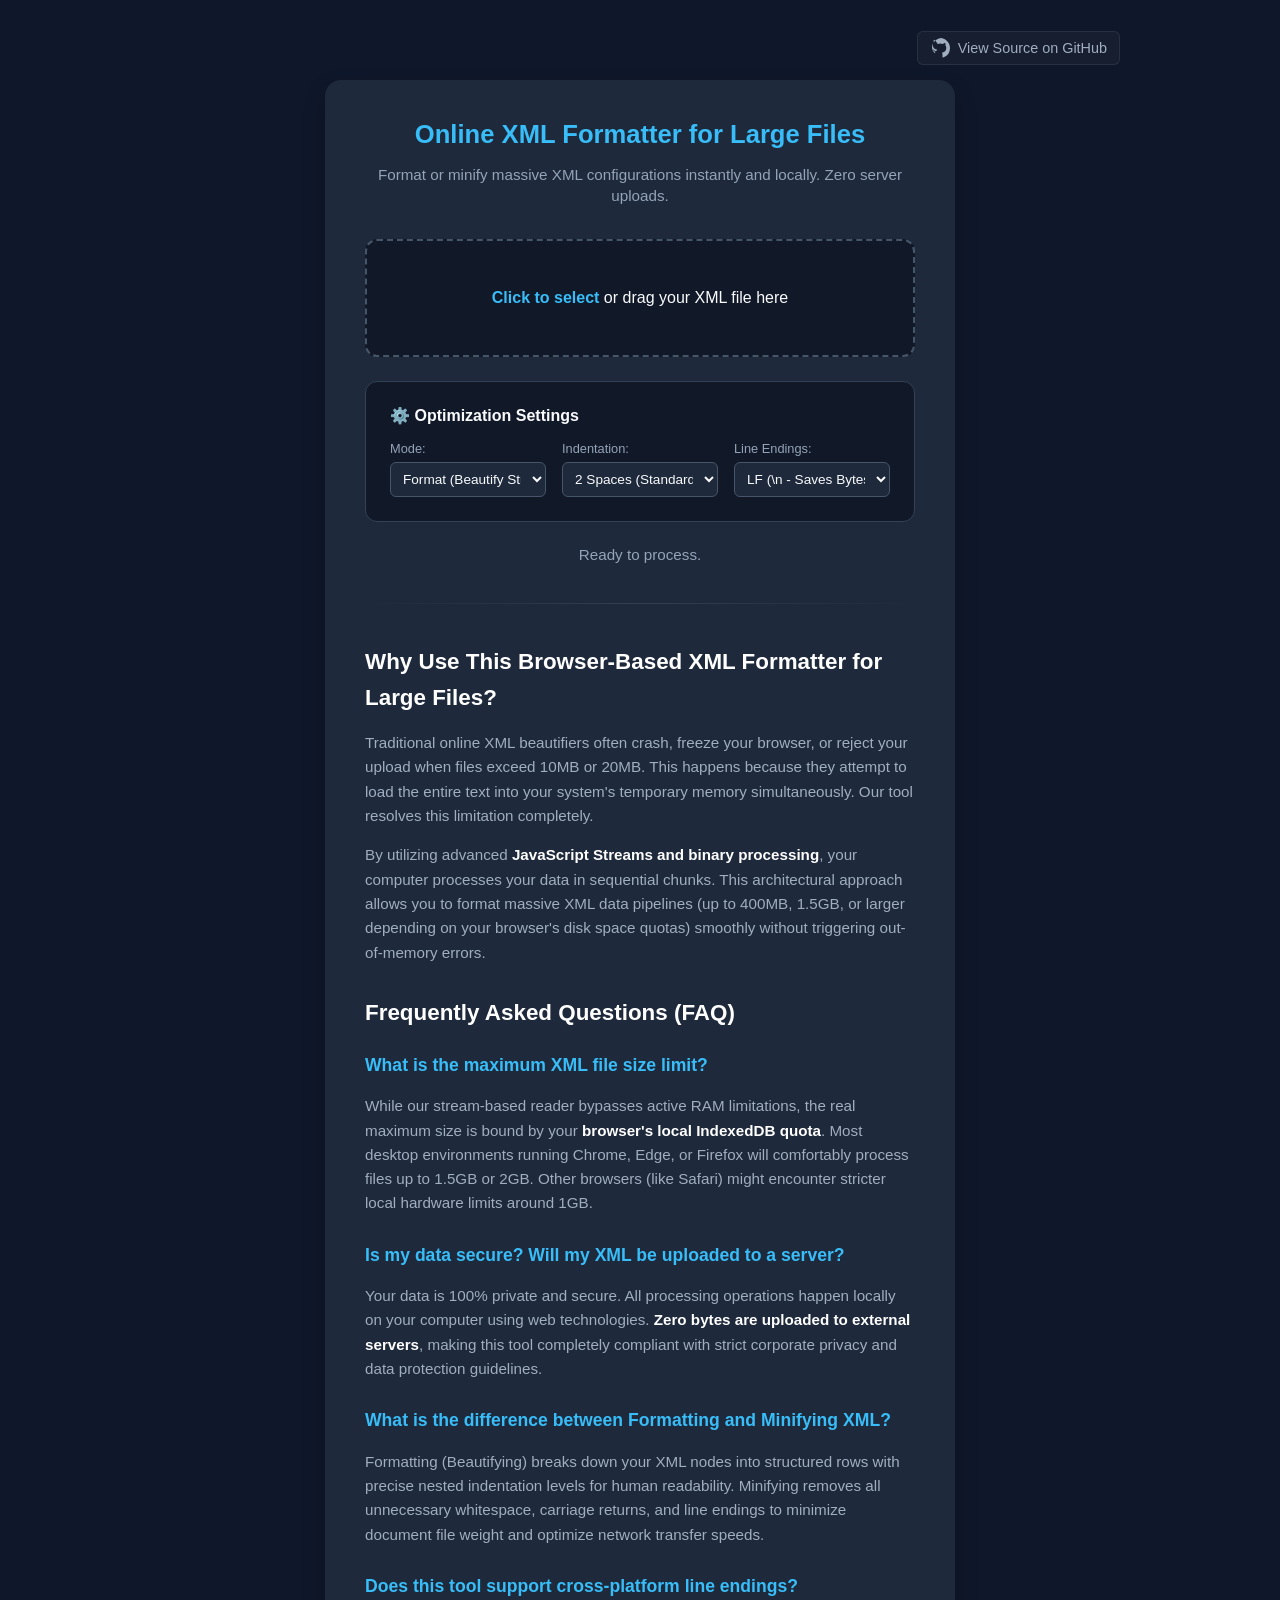
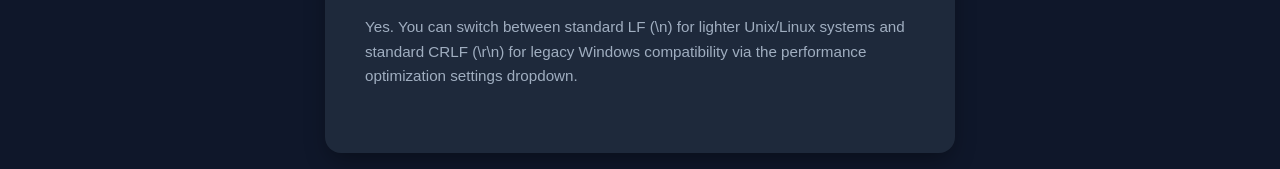
==== index.html @ bad1e9e7 "docs: add support section and ko-fi badges to README" ====
<!DOCTYPE html>
<html lang="en">
<head>
    <meta charset="UTF-8">
    <meta name="viewport" content="width=device-width, initial-scale=1.0">
    <title>Online XML Formatter for Large Files | Up to 1.5GB+ Private & Fast</title>
    <meta name="description" content="Format large XML files quickly and locally in your browser. Handles files over 1.5GB seamlessly. 100% private, zero server uploads.">
    <meta name="google-site-verification" content="Ns51gj2QD4hAm6zH8gsmNYFLC11-t841ASbPYl4Wa-Y" />
    <link rel="stylesheet" href="src/css/styles.css">
    <link rel="icon" type="image/png" href="public/favicon.ico?v=2">
</head>
<body>
    
    <!-- Minimalist Navigation Header -->
    <header class="main-header">
        <div class="header-container">
            <a href="https://github.com/Valen-Leyes/online-xml-formatter-large-files" target="_blank" rel="noopener noreferrer" class="github-link">
                <!-- Official GitHub SVG Icon -->
                <svg height="20" viewBox="0 0 16 16" width="20" fill="currentColor">
                    <path d="M8 0c4.42 0 8 3.58 8 8a8.013 8.013 0 0 1-5.45 7.59c-.4.08-.55-.17-.55-.38 0-.27.01-1.13.01-2.11 0-.68-.23-1.14-.51-1.39 1.71-.2 3.5-1.04 3.5-3.86 0-.8-.28-1.45-.75-1.97.08-.19.33-.94-.07-1.94 0 0-.62-.2-2.03.76a7.11 7.11 0 0 0-4 0C3.73 1.24 3.11 1.44 3.11 1.44c-.4 1-.15 1.75-.07 1.94-.47.52-.75 1.17-.75 1.97 0 2.81 1.78 3.65 3.49 3.85-.21.18-.41.52-.46 1.01-.42.2-1.49.52-2.14-.61-.13-.23-.37-.36-.6-.37-.24-.01-.31.02-.19.12.18.08.38.39.43.56.15.52.57.85 1.34.82.02.43.02.84.02.95 0 .21-.16.46-.55.38A8.013 8.013 0 0 1 1.6 8c0-4.42 3.58-8 8-8z"></path>
                </svg>
                <span>View Source on GitHub</span>
            </a>
        </div>
    </header>
    
    <div class="container">
        <h1>Online XML Formatter for Large Files</h1>
        <p class="subtitle">Format or minify massive XML configurations instantly and locally. Zero server uploads.</p>
        
        <!-- File Upload Area -->
        <label class="file-zone" id="dropZone">
            <span style="color: var(--accent); font-weight: bold;">Click to select</span> or drag your XML file here
            <input type="file" id="fileInput" accept=".xml">
        </label>
        
        <!-- Optimization & Performance Settings Panel -->
        <div class="config-panel" id="configPanel">
            <h3>⚙️ Optimization Settings</h3>
            <div class="config-grid">
                <div class="config-group">
                    <label for="formatMode">Mode:</label>
                    <select id="formatMode">
                        <option value="format" selected>Format (Beautify Structure)</option>
                        <option value="minify">Minify (Ultra-Fast / Reduce MBs)</option>
                    </select>
                </div>
                
                <div class="config-group" id="indentGroup">
                    <label for="indentSpaces">Indentation:</label>
                    <select id="indentSpaces">
                        <option value="1">1 Space (Optimized Weight)</option>
                        <option value="2" selected>2 Spaces (Standard)</option>
                        <option value="4">4 Spaces (Classic)</option>
                    </select>
                </div>
                
                <div class="config-group" id="lineGroup">
                    <label for="lineEnding">Line Endings:</label>
                    <select id="lineEnding">
                        <option value="\n" selected>LF (\n - Saves Bytes)</option>
                        <option value="\r\n">CRLF (\r\n - Windows)</option>
                    </select>
                </div>
            </div>
        </div>
        
        <div class="status" id="statusText">Ready to process.</div>
        
        <div class="progress-bar-container" id="progressContainer">
            <div class="progress-bar" id="progressBar"></div>
        </div>
        
        <!-- Monetization & Download Actions -->
        <div class="donation-box" id="donationBox">
            <h3>🚀 File Formatted Successfully!</h3>
            <p>This tool is 100% open-source, private, and runs entirely on your hardware. If it saved your RAM and your time, consider supporting its maintenance!</p>
            
            <div class="flex-actions">
                <button id="kofiBtn" class="btn-kofi">☕ Support on Ko-fi & Download</button>
                <button class="btn" id="downloadBtn">Download Free Anyway</button>
            </div>
            
            <p class="privacy-note">🔒 Privacy Secured: Processing happens 100% on your device. Your data never leaves your computer.</p>
        </div>
        
        <hr class="seo-divider">
        
        <section class="seo-content">
            <h2>Why Use This Browser-Based XML Formatter for Large Files?</h2>
            <p>Traditional online XML beautifiers often crash, freeze your browser, or reject your upload when files exceed 10MB or 20MB. This happens because they attempt to load the entire text into your system's temporary memory simultaneously. Our tool resolves this limitation completely.</p>
            <p>By utilizing advanced <strong>JavaScript Streams and binary processing</strong>, your computer processes your data in sequential chunks. This architectural approach allows you to format massive XML data pipelines (up to 400MB, 1.5GB, or larger depending on your browser's disk space quotas) smoothly without triggering out-of-memory errors.</p>
            
            <h2>Frequently Asked Questions (FAQ)</h2>
            <div class="faq-grid">
                <div class="faq-item">
                    <h3>What is the maximum XML file size limit?</h3>
                    <p>While our stream-based reader bypasses active RAM limitations, the real maximum size is bound by your <strong>browser's local IndexedDB quota</strong>. Most desktop environments running Chrome, Edge, or Firefox will comfortably process files up to 1.5GB or 2GB. Other browsers (like Safari) might encounter stricter local hardware limits around 1GB.</p>
                </div>
                
                <div class="faq-item">
                    <h3>Is my data secure? Will my XML be uploaded to a server?</h3>
                    <p>Your data is 100% private and secure. All processing operations happen locally on your computer using web technologies. <strong>Zero bytes are uploaded to external servers</strong>, making this tool completely compliant with strict corporate privacy and data protection guidelines.</p>
                </div>
                
                <div class="faq-item">
                    <h3>What is the difference between Formatting and Minifying XML?</h3>
                    <p>Formatting (Beautifying) breaks down your XML nodes into structured rows with precise nested indentation levels for human readability. Minifying removes all unnecessary whitespace, carriage returns, and line endings to minimize document file weight and optimize network transfer speeds.</p>
                </div>
                
                <div class="faq-item">
                    <h3>Does this tool support cross-platform line endings?</h3>
                    <p>Yes. You can switch between standard LF (\n) for lighter Unix/Linux systems and standard CRLF (\r\n) for legacy Windows compatibility via the performance optimization settings dropdown.</p>
                </div>
            </div>
        </section>
        
        <script type="module" src="src/js/main.js"></script>
        
</body>
</html>
---- src/css/styles.css ----
:root {
    --bg: #0f172a;
    --card: #1e293b;
    --text: #f8fafc;
    --text-muted: #94a3b8;
    --accent: #38bdf8;
    --accent-hover: #0ea5e9;
    --btn-kofi: #ff5e5b;
    --btn-kofi-hover: #ef4444;
    --success: #10b981;
}

body {
    font-family: -apple-system, BlinkMacSystemFont, "Segoe UI", Roboto, sans-serif;
    background-color: var(--bg);
    color: var(--text);
    margin: 0;
    display: flex;
    flex-direction: column;
    align-items: center;
    justify-content: center;
    min-height: 100vh;
    padding: 1rem;
    box-sizing: border-box;
}

.container {
    background-color: var(--card);
    padding: 2.5rem;
    border-radius: 16px;
    box-shadow: 0 10px 25px -5px rgba(0, 0, 0, 0.4);
    max-width: 550px;
    width: 100%;
    text-align: center;
    transition: all 0.3s ease;
}

h1 { font-size: 1.6rem; color: var(--accent); margin-top: 0; margin-bottom: 0.5rem; }
.subtitle { color: var(--text-muted); font-size: 0.95rem; margin-bottom: 2rem; line-height: 1.4; }

/* File Upload Zone */
.file-zone {
    display: block;
    border: 2px dashed #475569;
    border-radius: 12px;
    padding: 3rem 2rem;
    cursor: pointer;
    background-color: #111827;
    transition: all 0.2s ease;
}

.file-zone.dragover {
    border-color: var(--accent);
    background-color: #1e293b;
    transform: scale(1.02);
}

input[type="file"] { display: none; }

.status { margin-top: 1.5rem; font-size: 0.95rem; color: var(--text-muted); font-weight: 500; }

/* Linear Progress Bar */
.progress-bar-container {
    width: 100%;
    background-color: #111827;
    border-radius: 100px;
    margin-top: 1rem;
    display: none;
    overflow: hidden;
}

.progress-bar {
    height: 6px;
    width: 0%;
    background-color: var(--accent);
    transition: width 0.1s linear;
}

/* Post-Processing Actions Section */
.donation-box {
    display: none;
    background: #111827;
    border: 1px solid #334155;
    padding: 2rem;
    border-radius: 12px;
    margin-top: 1.5rem;
    animation: fadeIn 0.4s ease forwards;
}

@keyframes fadeIn {
    from { opacity: 0; transform: translateY(10px); }
    to { opacity: 1; transform: translateY(0); }
}

.donation-box h3 { margin-top: 0; color: var(--success); font-size: 1.3rem; }
.donation-box p { color: var(--text-muted); font-size: 0.9rem; margin-bottom: 1.5rem; }

.flex-actions {
    display: flex;
    flex-direction: column;
    gap: 0.75rem;
}

.btn {
    background-color: var(--accent);
    color: #0f172a;
    border: none;
    padding: 0.85rem 1.5rem;
    border-radius: 8px;
    font-weight: bold;
    cursor: pointer;
    font-size: 1rem;
    transition: background 0.2s;
    width: 100%;
    box-sizing: border-box;
}

.btn:hover { background-color: var(--accent-hover); }

.btn-kofi {
    display: block;
    padding: 0.85rem 1.5rem;
    background-color: var(--btn-kofi);
    color: white;
    text-decoration: none;
    border-radius: 8px;
    font-weight: bold;
    font-size: 1rem;
    transition: background 0.2s;
    box-sizing: border-box;
}

.btn-kofi:hover { background-color: var(--btn-kofi-hover); }

.btn-secondary {
    background: transparent;
    color: var(--text-muted);
    font-size: 0.85rem;
    text-decoration: underline;
    border: none;
    cursor: pointer;
    margin-top: 0.5rem;
}

.btn-secondary:hover { color: var(--text); }

.privacy-note {
    font-size: 0.8rem;
    color: #64748b;
    margin-top: 2rem;
}

/* Config Controls Component */
.config-panel {
    background-color: #111827;
    border: 1px solid #334155;
    border-radius: 12px;
    padding: 1.5rem;
    margin-top: 1.5rem;
    text-align: left;
}

.config-panel h3 {
    margin-top: 0;
    margin-bottom: 1rem;
    font-size: 1rem;
    color: var(--text);
    font-weight: 600;
}

.config-grid {
    display: grid;
    grid-template-columns: repeat(auto-fit, minmax(130px, 1fr));
    gap: 1rem;
}

.config-group {
    display: flex;
    flex-direction: column;
    gap: 0.4rem;
    transition: opacity 0.2s ease;
}

.config-group label {
    font-size: 0.8rem;
    color: var(--text-muted);
    font-weight: 500;
}

.config-group select {
    background-color: var(--card);
    color: var(--text);
    border: 1px solid #475569;
    border-radius: 6px;
    padding: 0.5rem;
    font-size: 0.85rem;
    font-family: inherit;
    cursor: pointer;
    outline: none;
    transition: border-color 0.2s;
}

.config-group select:focus {
    border-color: var(--accent);
}

.config-group select:disabled {
    cursor: not-allowed;
    background-color: #1e293b;
}

/* SEO Technical Content Layout */
.seo-divider {
    border: 0;
    height: 1px;
    background: linear-gradient(to right, transparent, rgba(255,255,255,0.1), transparent);
    margin: 40px 0;
}

.seo-content {
    text-align: left;
    max-width: 800px;
    margin: 0 auto;
    color: #a0aec0;
    font-size: 0.95rem;
    line-height: 1.6;
}

.seo-content h2 {
    color: #fff;
    font-size: 1.4rem;
    margin-top: 30px;
    margin-bottom: 15px;
}

.faq-grid {
    margin-top: 20px;
}

.faq-item {
    margin-bottom: 25px;
}

.faq-item h3 {
    color: var(--accent, #6366f1);
    font-size: 1.1rem;
    margin-bottom: 8px;
}

.seo-content strong {
    color: #fff;
}

/* Global Navigation Header */
.main-header {
    width: 100%;
    padding: 15px 0;
    display: flex;
    justify-content: center;
    box-sizing: border-box;
}

.header-container {
    width: 100%;
    max-width: 1000px;
    display: flex;
    justify-content: flex-end;
    padding: 0 20px;
    box-sizing: border-box;
}

.github-link {
    display: inline-flex;
    align-items: center;
    gap: 8px;
    color: #a0aec0;
    text-decoration: none;
    font-family: sans-serif;
    font-size: 0.9rem;
    font-weight: 500;
    transition: color 0.2s ease, transform 0.2s ease;
    padding: 6px 12px;
    border-radius: 6px;
    background-color: rgba(255, 255, 255, 0.03);
    border: 1px solid rgba(255, 255, 255, 0.08);
}

.github-link:hover {
    color: #ffffff;
    background-color: rgba(255, 255, 255, 0.08);
    border-color: rgba(255, 255, 255, 0.2);
    transform: translateY(-1px);
}

/* Responsive Navigation Adjustments */
@media (max-width: 600px) {
    .header-container {
        justify-content: center;
    }
}
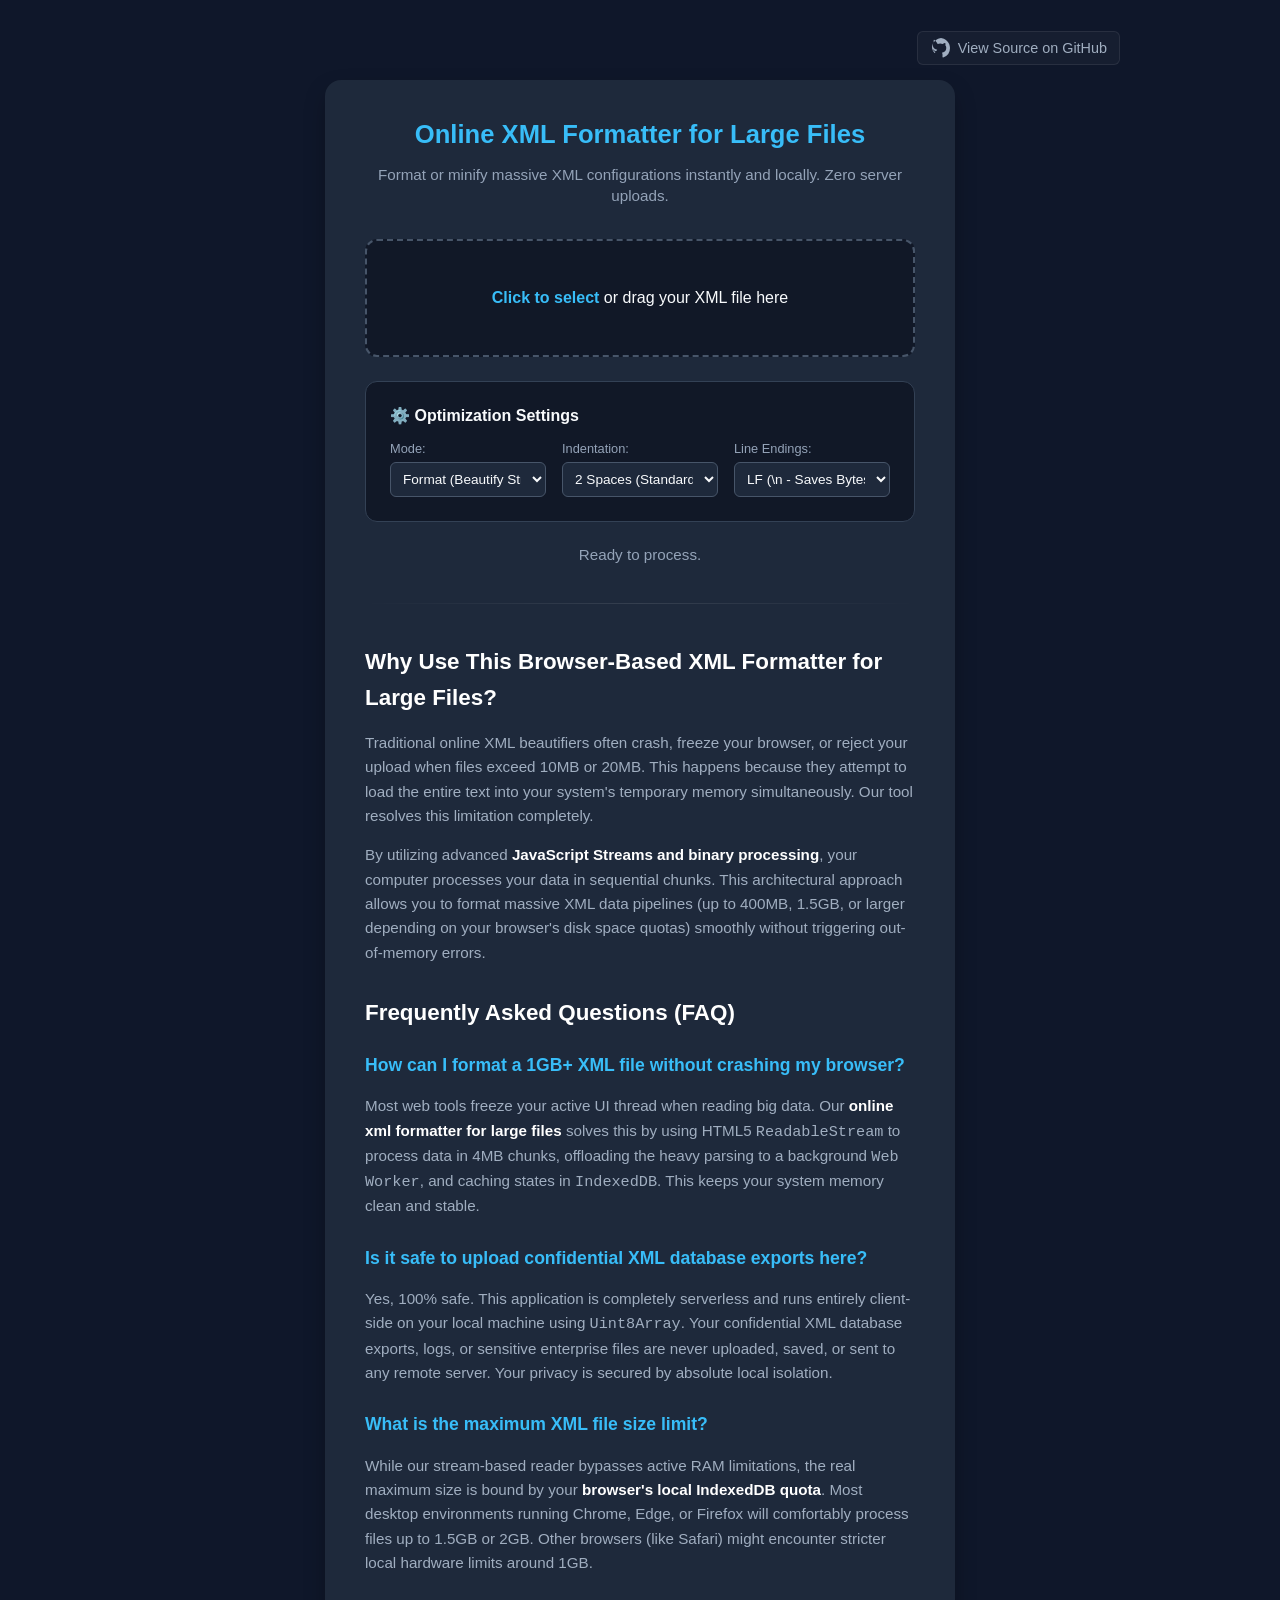
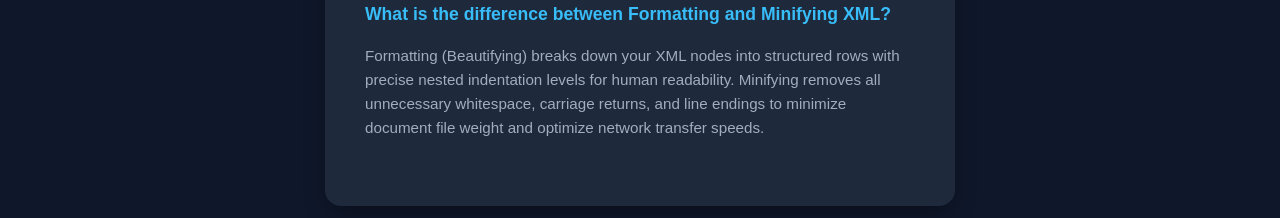
==== commit 67f82aad: "docs: update README and HTML description" ====
--- a/index.html
+++ b/index.html
@@ -94,28 +94,29 @@
             <h2>Frequently Asked Questions (FAQ)</h2>
             <div class="faq-grid">
                 <div class="faq-item">
-                    <h3>What is the maximum XML file size limit?</h3>
-                    <p>While our stream-based reader bypasses active RAM limitations, the real maximum size is bound by your <strong>browser's local IndexedDB quota</strong>. Most desktop environments running Chrome, Edge, or Firefox will comfortably process files up to 1.5GB or 2GB. Other browsers (like Safari) might encounter stricter local hardware limits around 1GB.</p>
+                    <h3>How can I format a 1GB+ XML file without crashing my browser?</h3>
+                    <p>Most web tools freeze your active UI thread when reading big data. Our <strong>online xml formatter for large files</strong> solves this by using HTML5 <code>ReadableStream</code> to process data in 4MB chunks, offloading the heavy parsing to a background <code>Web Worker</code>, and caching states in <code>IndexedDB</code>. This keeps your system memory clean and stable.</p>
                 </div>
                 
                 <div class="faq-item">
-                    <h3>Is my data secure? Will my XML be uploaded to a server?</h3>
-                    <p>Your data is 100% private and secure. All processing operations happen locally on your computer using web technologies. <strong>Zero bytes are uploaded to external servers</strong>, making this tool completely compliant with strict corporate privacy and data protection guidelines.</p>
+                    <h3>Is it safe to upload confidential XML database exports here?</h3>
+                    <p>Yes, 100% safe. This application is completely serverless and runs entirely client-side on your local machine using <code>Uint8Array</code>. Your confidential XML database exports, logs, or sensitive enterprise files are never uploaded, saved, or sent to any remote server. Your privacy is secured by absolute local isolation.</p>
+                </div>
+                
+                <div class="faq-item">
+                    <h3>What is the maximum XML file size limit?</h3>
+                    <p>While our stream-based reader bypasses active RAM limitations, the real maximum size is bound by your <strong>browser's local IndexedDB quota</strong>. Most desktop environments running Chrome, Edge, or Firefox will comfortably process files up to 1.5GB or 2GB. Other browsers (like Safari) might encounter stricter local hardware limits around 1GB.</p>
                 </div>
                 
                 <div class="faq-item">
                     <h3>What is the difference between Formatting and Minifying XML?</h3>
                     <p>Formatting (Beautifying) breaks down your XML nodes into structured rows with precise nested indentation levels for human readability. Minifying removes all unnecessary whitespace, carriage returns, and line endings to minimize document file weight and optimize network transfer speeds.</p>
                 </div>
-                
-                <div class="faq-item">
-                    <h3>Does this tool support cross-platform line endings?</h3>
-                    <p>Yes. You can switch between standard LF (\n) for lighter Unix/Linux systems and standard CRLF (\r\n) for legacy Windows compatibility via the performance optimization settings dropdown.</p>
-                </div>
             </div>
         </section>
         
         <script type="module" src="src/js/main.js"></script>
         
-</body>
-</html>
+    </body>
+    </html>
+    
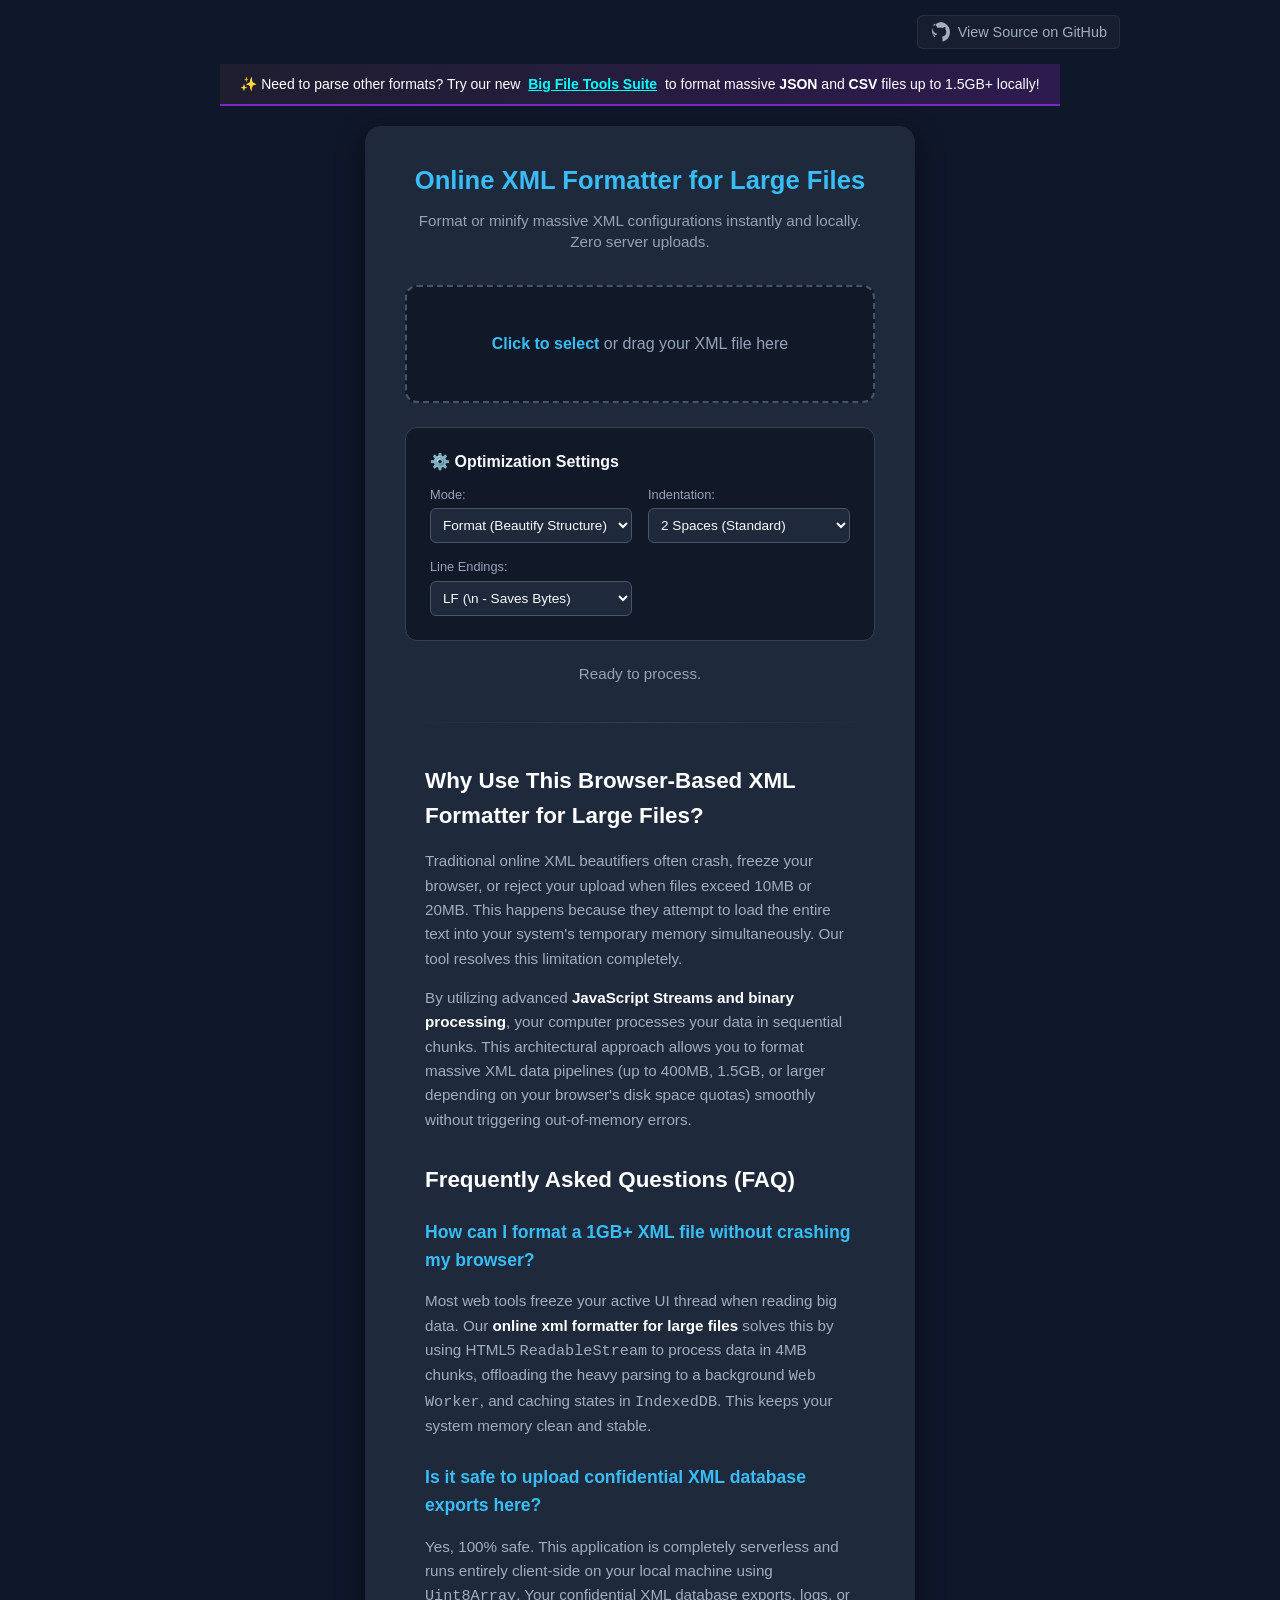
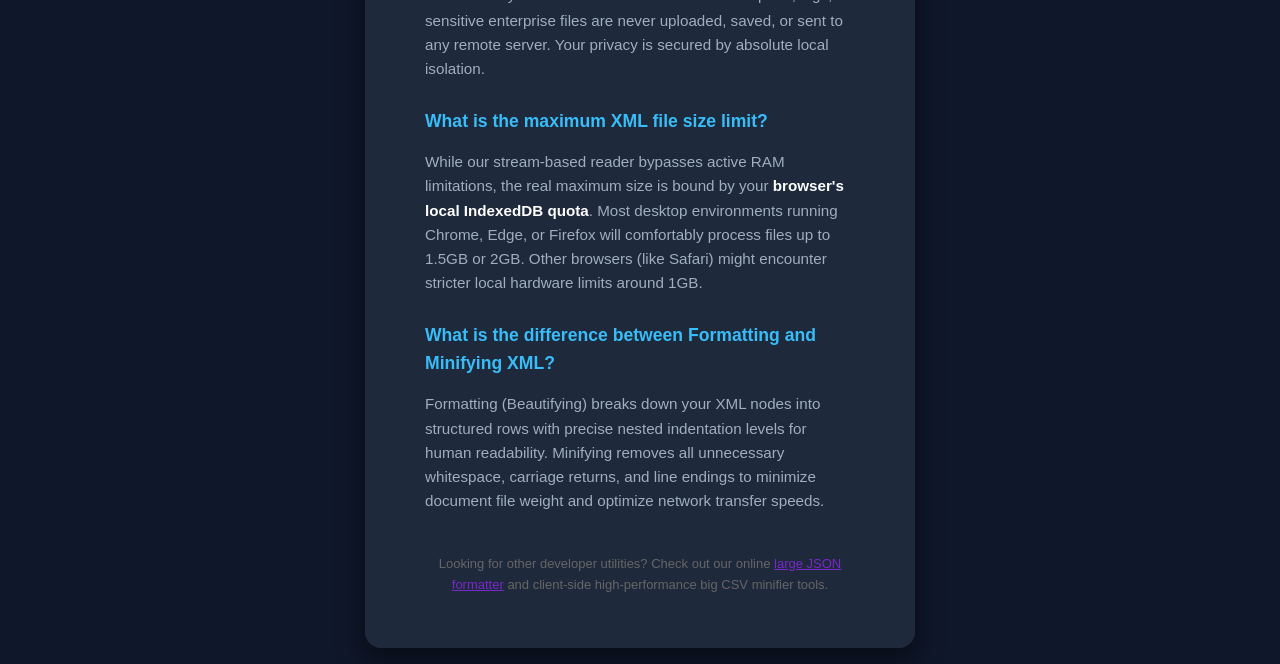
==== commit ed54503b: "chore(index): interlink cross-traffic banner and links why these changes were made and what problem " ====
--- a/index.html
+++ b/index.html
@@ -8,6 +8,7 @@
     <meta name="google-site-verification" content="Ns51gj2QD4hAm6zH8gsmNYFLC11-t841ASbPYl4Wa-Y" />
     <link rel="stylesheet" href="src/css/styles.css">
     <link rel="icon" type="image/png" href="public/favicon.ico?v=2">
+    <script defer src="https://cloud.umami.is/script.js" data-website-id="0c6d3ddd-05ea-4abd-b870-67c9e1521ac0"></script>
 </head>
 <body>
     
@@ -23,6 +24,11 @@
             </a>
         </div>
     </header>
+
+    <!-- BANNER DE TRÁFICO CRUZADO: Dirige sutilmente a tus usuarios hacia la Suite Premium -->
+    <div style="background: linear-gradient(135deg, #1e1e2f, #2d1b4e); color: #fff; text-align: center; padding: 12px 20px; font-size: 14px; border-bottom: 2px solid #7928ca; font-family: sans-serif;">
+        ✨ Need to parse other formats? Try our new <a href="https://big-file-tools.vercel.app" target="_blank" rel="noopener noreferrer" style="color: #00ffff; font-weight: bold; text-decoration: underline; margin: 0 4px;">Big File Tools Suite</a> to format massive <strong>JSON</strong> and <strong>CSV</strong> files up to 1.5GB+ locally!
+    </div>
     
     <div class="container">
         <h1>Online XML Formatter for Large Files</h1>
@@ -113,10 +119,15 @@
                     <p>Formatting (Beautifying) breaks down your XML nodes into structured rows with precise nested indentation levels for human readability. Minifying removes all unnecessary whitespace, carriage returns, and line endings to minimize document file weight and optimize network transfer speeds.</p>
                 </div>
             </div>
+            
+            <!-- ENLACE DE INTERLINKING: Fuerza SEO oculta para conectar los formatos -->
+            <p style="text-align: center; margin-top: 40px; font-size: 13px; color: #666;">
+                Looking for other developer utilities? Check out our online <a href="https://big-file-tools.vercel.app" target="_blank" rel="noopener noreferrer" style="color: #7928ca; text-decoration: underline;">large JSON formatter</a> and client-side high-performance big CSV minifier tools.
+            </p>
         </section>
         
         <script type="module" src="src/js/main.js"></script>
+    </div>
         
-    </body>
-    </html>
-    +</body>
+</html>
--- a/src/css/styles.css
+++ b/src/css/styles.css
@@ -1,300 +1,359 @@
+/* ==========================================================================
+   1. VARIABLES Y ESTILOS GLOBALES
+   ========================================================================== */
 :root {
-    --bg: #0f172a;
-    --card: #1e293b;
-    --text: #f8fafc;
-    --text-muted: #94a3b8;
-    --accent: #38bdf8;
-    --accent-hover: #0ea5e9;
-    --btn-kofi: #ff5e5b;
-    --btn-kofi-hover: #ef4444;
-    --success: #10b981;
+  --bg: #0f172a;
+  --card: #1e293b;
+  --text: #f8fafc;
+  --text-muted: #94a3b8;
+  --accent: #38bdf8;
+  --accent-hover: #0ea5e9;
+  --btn-kofi: #ff5e5b;
+  --btn-kofi-hover: #ef4444;
+  --success: #10b981;
 }
 
 body {
-    font-family: -apple-system, BlinkMacSystemFont, "Segoe UI", Roboto, sans-serif;
-    background-color: var(--bg);
-    color: var(--text);
-    margin: 0;
-    display: flex;
-    flex-direction: column;
-    align-items: center;
+  font-family: -apple-system, BlinkMacSystemFont, "Segoe UI", Roboto, sans-serif;
+  background-color: var(--bg);
+  color: var(--text);
+  margin: 0;
+  display: flex;
+  flex-direction: column;
+  align-items: center;
+  justify-content: flex-start; /* Ajustado para permitir scroll con contenido largo */
+  min-height: 100vh;
+  box-sizing: border-box;
+}
+
+/* ==========================================================================
+   2. COMPONENTES DE NAVEGACIÓN Y BANNER
+   ========================================================================== */
+.main-header {
+  width: 100%;
+  padding: 15px 0;
+  display: flex;
+  justify-content: center;
+  box-sizing: border-box;
+}
+
+.header-container {
+  width: 100%;
+  max-width: 1000px;
+  display: flex;
+  justify-content: flex-end;
+  padding: 0 20px;
+  box-sizing: border-box;
+}
+
+.github-link {
+  display: inline-flex;
+  align-items: center;
+  gap: 8px;
+  color: #a0aec0;
+  text-decoration: none;
+  font-family: sans-serif;
+  font-size: 0.9rem;
+  font-weight: 500;
+  transition: color 0.2s ease, transform 0.2s ease, background-color 0.2s ease;
+  padding: 6px 12px;
+  border-radius: 6px;
+  background-color: rgba(255, 255, 255, 0.03);
+  border: 1px solid rgba(255, 255, 255, 0.08);
+}
+
+.github-link:hover {
+  color: #ffffff;
+  background-color: rgba(255, 255, 255, 0.08);
+  border-color: rgba(255, 255, 255, 0.2);
+  transform: translateY(-1px);
+}
+
+/* ==========================================================================
+   3. CONTENEDOR PRINCIPAL Y FORMULARIO
+   ========================================================================== */
+.container {
+  padding: 2.5rem;
+  background-color: var(--card);
+  box-shadow: 0 10px 25px 5px rgba(0, 0, 0, 0.4);
+  border-radius: 16px;
+  max-width: 550px;
+  width: 100%;
+  text-align: center;
+  transition: all 0.3s ease;
+  box-sizing: border-box;
+  margin: 20px 10px; /* Margen para separación en móviles */
+}
+
+h1 { 
+  font-size: 1.6rem; 
+  color: var(--accent); 
+  margin-top: 0; 
+  margin-bottom: 0.5rem; 
+}
+
+.subtitle { 
+  color: var(--text-muted); 
+  font-size: 0.95rem; 
+  margin-bottom: 2rem; 
+  line-height: 1.4; 
+}
+
+/* Zona de Carga de Archivos */
+.file-zone {
+  display: block;
+  border: 2px dashed #475569;
+  border-radius: 12px;
+  padding: 3rem 2rem;
+  cursor: pointer;
+  background-color: #111827;
+  transition: all 0.2s ease;
+  color: var(--text-muted);
+}
+
+.file-zone.dragover {
+  border-color: var(--accent);
+  background-color: #1e293b;
+  transform: scale(1.02);
+}
+
+input[type="file"] { 
+  display: none; 
+}
+
+/* ==========================================================================
+   4. PANEL DE CONFIGURACIÓN OPTIMIZADA
+   ========================================================================== */
+.config-panel {
+  background-color: #111827;
+  border: 1px solid #334155;
+  border-radius: 12px;
+  padding: 1.5rem;
+  margin-top: 1.5rem;
+  text-align: left;
+}
+
+.config-panel h3 {
+  margin-top: 0;
+  margin-bottom: 1rem;
+  font-size: 1rem;
+  color: var(--text);
+  font-weight: 600;
+}
+
+.config-grid {
+  display: grid;
+  grid-template-columns: repeat(auto-fit, minmax(130px, 1fr));
+  gap: 1rem;
+}
+
+.config-group {
+  display: flex;
+  flex-direction: column;
+  gap: 0.4rem;
+  transition: opacity 0.2s ease;
+}
+
+.config-group label {
+  font-size: 0.8rem;
+  color: var(--text-muted);
+  font-weight: 500;
+}
+
+.config-group select {
+  background-color: var(--card);
+  color: var(--text);
+  border: 1px solid #475569;
+  border-radius: 6px;
+  padding: 0.5rem;
+  font-size: 0.85rem;
+  font-family: inherit;
+  cursor: pointer;
+  outline: none;
+  transition: border-color 0.2s;
+}
+
+.config-group select:focus {
+  border-color: var(--accent);
+}
+
+.config-group select:disabled {
+  cursor: not-allowed;
+  background-color: #1e293b;
+}
+
+/* ==========================================================================
+   5. ESTADOS, PROGRESO Y ACCIONES
+   ========================================================================== */
+.status { 
+  margin-top: 1.5rem; 
+  font-size: 0.95rem; 
+  color: var(--text-muted); 
+  font-weight: 500; 
+}
+
+/* Barra de Progreso */
+.progress-bar-container {
+  width: 100%;
+  background-color: #111827;
+  border-radius: 100px;
+  margin-top: 1rem;
+  display: none;
+  overflow: hidden;
+}
+
+.progress-bar {
+  height: 6px;
+  width: 0%;
+  background-color: var(--accent);
+  transition: width 0.1s linear;
+}
+
+/* Cuadro de Donación / Descarga */
+.donation-box {
+  display: none;
+  background: #111827;
+  border: 1px solid #334155;
+  padding: 2rem;
+  border-radius: 12px;
+  margin-top: 1.5rem;
+  animation: fadeIn 0.4s ease forwards;
+}
+
+@keyframes fadeIn {
+  from { opacity: 0; transform: translateY(10px); }
+  to { opacity: 1; transform: translateY(0); }
+}
+
+.donation-box h3 { 
+  margin-top: 0; 
+  color: var(--success); 
+  font-size: 1.3rem; 
+}
+
+.donation-box p { 
+  color: var(--text-muted); 
+  font-size: 0.9rem; 
+  margin-bottom: 1.5rem; 
+}
+
+.flex-actions {
+  display: flex;
+  flex-direction: column;
+  gap: 0.75rem;
+}
+
+.btn {
+  background-color: var(--accent);
+  color: #0f172a;
+  border: none;
+  padding: 0.85rem 1.5rem;
+  border-radius: 8px;
+  font-weight: bold;
+  cursor: pointer;
+  font-size: 1rem;
+  transition: background 0.2s;
+  width: 100%;
+  box-sizing: border-box;
+}
+
+.btn:hover { 
+  background-color: var(--accent-hover); 
+}
+
+.btn-kofi {
+  display: block;
+  padding: 0.85rem 1.5rem;
+  background-color: var(--btn-kofi);
+  color: white;
+  text-decoration: none;
+  border-radius: 8px;
+  font-weight: bold;
+  font-size: 1rem;
+  transition: background 0.2s;
+  box-sizing: border-box;
+  border: none;
+  cursor: pointer;
+}
+
+.btn-kofi:hover { 
+  background-color: var(--btn-kofi-hover); 
+}
+
+.btn-secondary {
+  background: transparent;
+  color: var(--text-muted);
+  font-size: 0.85rem;
+  text-decoration: underline;
+  border: none;
+  cursor: pointer;
+  margin-top: 0.5rem;
+}
+
+.btn-secondary:hover { 
+  color: var(--text); 
+}
+
+.privacy-note {
+  font-size: 0.8rem;
+  color: #64748b;
+  margin-top: 2rem;
+}
+
+/* ==========================================================================
+   6. CONTENIDO TÉCNICO Y SEO (FAQ)
+   ========================================================================== */
+.seo-divider {
+  border: 0;
+  height: 1px;
+  background: linear-gradient(to right, transparent, rgba(255,255,255,0.1), transparent);
+  margin: 40px 0;
+}
+
+.seo-content {
+  max-width: 800px;
+  margin: 0 auto;
+  text-align: left;
+  color: #a0aec0;
+  font-size: 0.95rem;
+  line-height: 1.6;
+  padding: 0 20px; /* Evita que el texto toque los bordes en móviles */
+}
+
+.seo-content h2 {
+  color: #fff;
+  font-size: 1.4rem;
+  margin-top: 30px;
+  margin-bottom: 15px;
+}
+
+.seo-content strong {
+  color: #fff;
+}
+
+.faq-grid {
+  margin-top: 20px;
+}
+
+.faq-item {
+  margin-bottom: 25px;
+}
+
+.faq-item h3 {
+  color: var(--accent, #6366f1);
+  font-size: 1.1rem;
+  margin-bottom: 8px;
+  margin-top: 0;
+}
+
+/* ==========================================================================
+   7. AJUSTES RESPONSIVOS (MÓVILES)
+   ========================================================================== */
+@media (max-width: 600px) {
+  .header-container {
     justify-content: center;
-    min-height: 100vh;
-    padding: 1rem;
-    box-sizing: border-box;
-}
-
-.container {
-    background-color: var(--card);
-    padding: 2.5rem;
-    border-radius: 16px;
-    box-shadow: 0 10px 25px -5px rgba(0, 0, 0, 0.4);
-    max-width: 550px;
-    width: 100%;
-    text-align: center;
-    transition: all 0.3s ease;
-}
-
-h1 { font-size: 1.6rem; color: var(--accent); margin-top: 0; margin-bottom: 0.5rem; }
-.subtitle { color: var(--text-muted); font-size: 0.95rem; margin-bottom: 2rem; line-height: 1.4; }
-
-/* File Upload Zone */
-.file-zone {
-    display: block;
-    border: 2px dashed #475569;
-    border-radius: 12px;
-    padding: 3rem 2rem;
-    cursor: pointer;
-    background-color: #111827;
-    transition: all 0.2s ease;
-}
-
-.file-zone.dragover {
-    border-color: var(--accent);
-    background-color: #1e293b;
-    transform: scale(1.02);
-}
-
-input[type="file"] { display: none; }
-
-.status { margin-top: 1.5rem; font-size: 0.95rem; color: var(--text-muted); font-weight: 500; }
-
-/* Linear Progress Bar */
-.progress-bar-container {
-    width: 100%;
-    background-color: #111827;
-    border-radius: 100px;
-    margin-top: 1rem;
-    display: none;
-    overflow: hidden;
-}
-
-.progress-bar {
-    height: 6px;
-    width: 0%;
-    background-color: var(--accent);
-    transition: width 0.1s linear;
-}
-
-/* Post-Processing Actions Section */
-.donation-box {
-    display: none;
-    background: #111827;
-    border: 1px solid #334155;
-    padding: 2rem;
-    border-radius: 12px;
-    margin-top: 1.5rem;
-    animation: fadeIn 0.4s ease forwards;
-}
-
-@keyframes fadeIn {
-    from { opacity: 0; transform: translateY(10px); }
-    to { opacity: 1; transform: translateY(0); }
-}
-
-.donation-box h3 { margin-top: 0; color: var(--success); font-size: 1.3rem; }
-.donation-box p { color: var(--text-muted); font-size: 0.9rem; margin-bottom: 1.5rem; }
-
-.flex-actions {
-    display: flex;
-    flex-direction: column;
-    gap: 0.75rem;
-}
-
-.btn {
-    background-color: var(--accent);
-    color: #0f172a;
-    border: none;
-    padding: 0.85rem 1.5rem;
-    border-radius: 8px;
-    font-weight: bold;
-    cursor: pointer;
-    font-size: 1rem;
-    transition: background 0.2s;
-    width: 100%;
-    box-sizing: border-box;
-}
-
-.btn:hover { background-color: var(--accent-hover); }
-
-.btn-kofi {
-    display: block;
-    padding: 0.85rem 1.5rem;
-    background-color: var(--btn-kofi);
-    color: white;
-    text-decoration: none;
-    border-radius: 8px;
-    font-weight: bold;
-    font-size: 1rem;
-    transition: background 0.2s;
-    box-sizing: border-box;
-}
-
-.btn-kofi:hover { background-color: var(--btn-kofi-hover); }
-
-.btn-secondary {
-    background: transparent;
-    color: var(--text-muted);
-    font-size: 0.85rem;
-    text-decoration: underline;
-    border: none;
-    cursor: pointer;
-    margin-top: 0.5rem;
-}
-
-.btn-secondary:hover { color: var(--text); }
-
-.privacy-note {
-    font-size: 0.8rem;
-    color: #64748b;
-    margin-top: 2rem;
-}
-
-/* Config Controls Component */
-.config-panel {
-    background-color: #111827;
-    border: 1px solid #334155;
-    border-radius: 12px;
+  }
+  .container {
     padding: 1.5rem;
-    margin-top: 1.5rem;
-    text-align: left;
-}
-
-.config-panel h3 {
-    margin-top: 0;
-    margin-bottom: 1rem;
-    font-size: 1rem;
-    color: var(--text);
-    font-weight: 600;
-}
-
-.config-grid {
-    display: grid;
-    grid-template-columns: repeat(auto-fit, minmax(130px, 1fr));
-    gap: 1rem;
-}
-
-.config-group {
-    display: flex;
-    flex-direction: column;
-    gap: 0.4rem;
-    transition: opacity 0.2s ease;
-}
-
-.config-group label {
-    font-size: 0.8rem;
-    color: var(--text-muted);
-    font-weight: 500;
-}
-
-.config-group select {
-    background-color: var(--card);
-    color: var(--text);
-    border: 1px solid #475569;
-    border-radius: 6px;
-    padding: 0.5rem;
-    font-size: 0.85rem;
-    font-family: inherit;
-    cursor: pointer;
-    outline: none;
-    transition: border-color 0.2s;
-}
-
-.config-group select:focus {
-    border-color: var(--accent);
-}
-
-.config-group select:disabled {
-    cursor: not-allowed;
-    background-color: #1e293b;
-}
-
-/* SEO Technical Content Layout */
-.seo-divider {
-    border: 0;
-    height: 1px;
-    background: linear-gradient(to right, transparent, rgba(255,255,255,0.1), transparent);
-    margin: 40px 0;
-}
-
-.seo-content {
-    text-align: left;
-    max-width: 800px;
-    margin: 0 auto;
-    color: #a0aec0;
-    font-size: 0.95rem;
-    line-height: 1.6;
-}
-
-.seo-content h2 {
-    color: #fff;
-    font-size: 1.4rem;
-    margin-top: 30px;
-    margin-bottom: 15px;
-}
-
-.faq-grid {
-    margin-top: 20px;
-}
-
-.faq-item {
-    margin-bottom: 25px;
-}
-
-.faq-item h3 {
-    color: var(--accent, #6366f1);
-    font-size: 1.1rem;
-    margin-bottom: 8px;
-}
-
-.seo-content strong {
-    color: #fff;
-}
-
-/* Global Navigation Header */
-.main-header {
-    width: 100%;
-    padding: 15px 0;
-    display: flex;
-    justify-content: center;
-    box-sizing: border-box;
-}
-
-.header-container {
-    width: 100%;
-    max-width: 1000px;
-    display: flex;
-    justify-content: flex-end;
-    padding: 0 20px;
-    box-sizing: border-box;
-}
-
-.github-link {
-    display: inline-flex;
-    align-items: center;
-    gap: 8px;
-    color: #a0aec0;
-    text-decoration: none;
-    font-family: sans-serif;
-    font-size: 0.9rem;
-    font-weight: 500;
-    transition: color 0.2s ease, transform 0.2s ease;
-    padding: 6px 12px;
-    border-radius: 6px;
-    background-color: rgba(255, 255, 255, 0.03);
-    border: 1px solid rgba(255, 255, 255, 0.08);
-}
-
-.github-link:hover {
-    color: #ffffff;
-    background-color: rgba(255, 255, 255, 0.08);
-    border-color: rgba(255, 255, 255, 0.2);
-    transform: translateY(-1px);
-}
-
-/* Responsive Navigation Adjustments */
-@media (max-width: 600px) {
-    .header-container {
-        justify-content: center;
-    }
-}
+  }
+}
